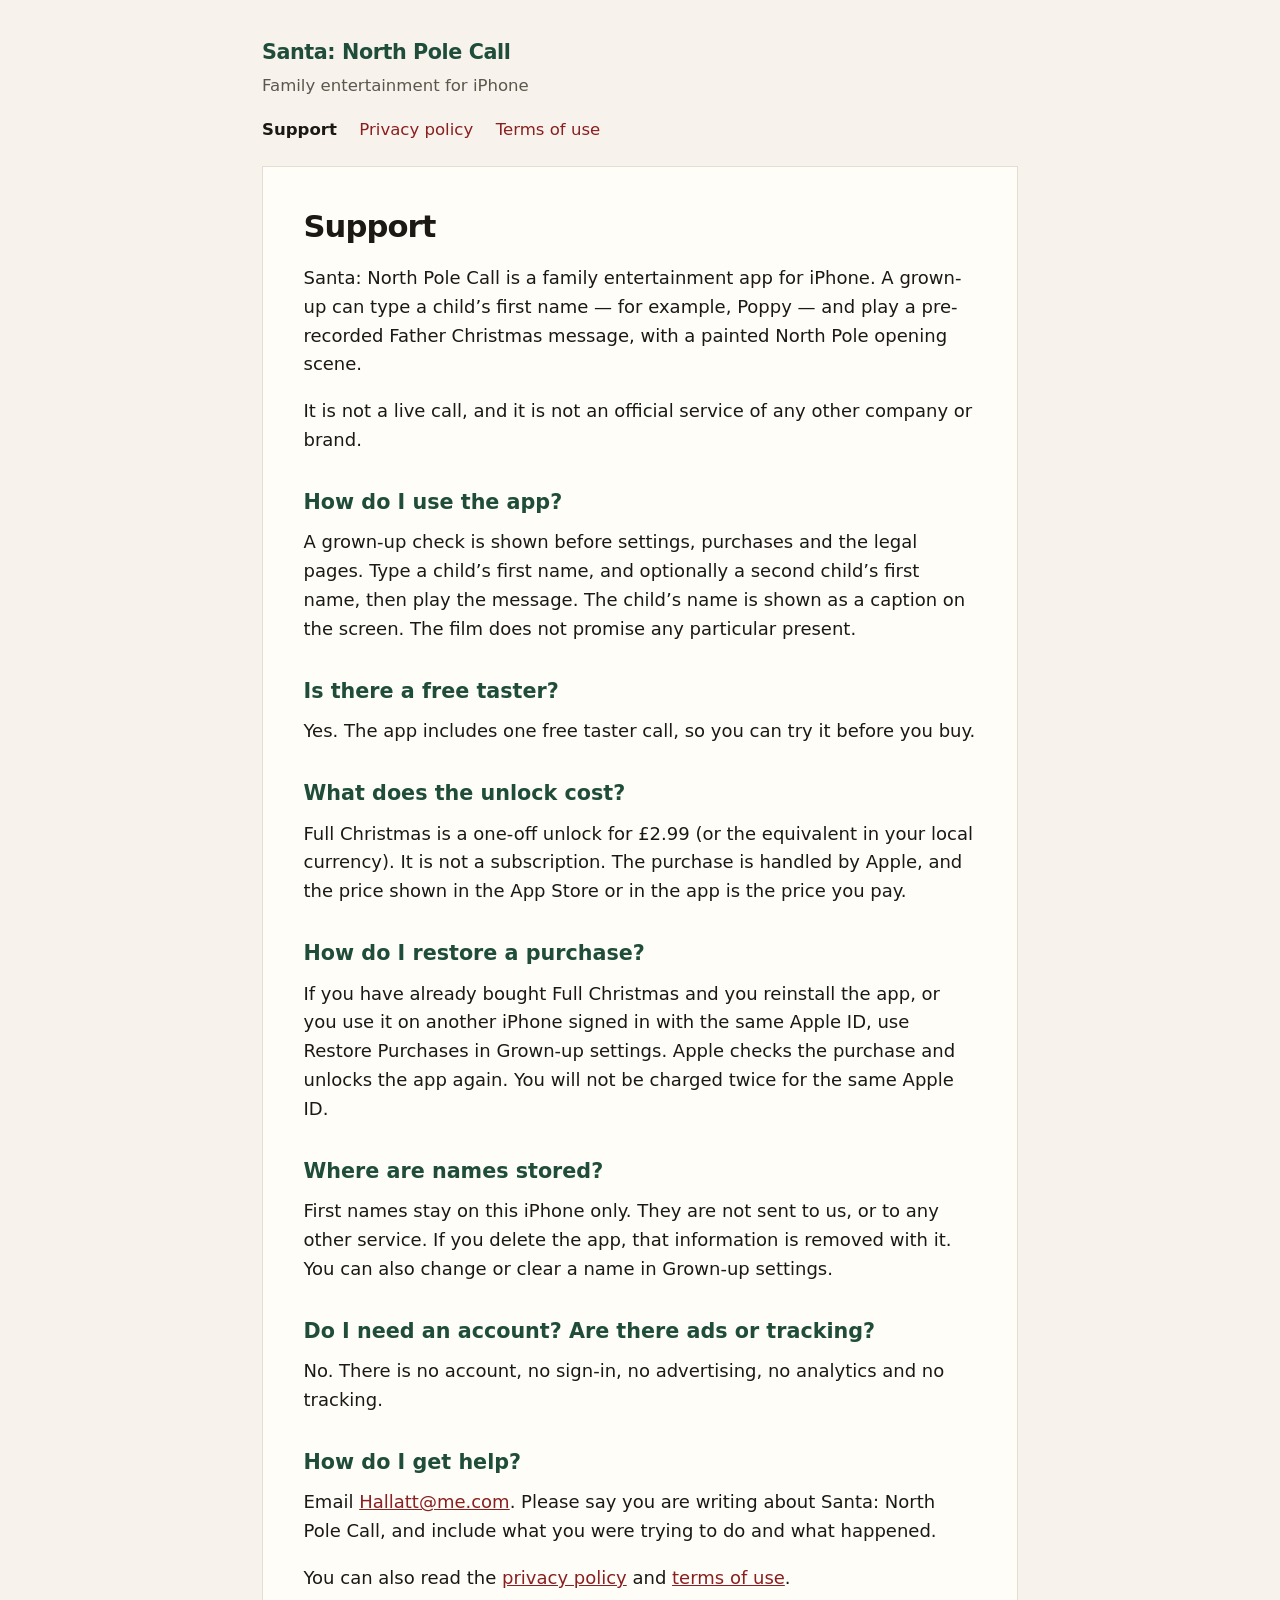
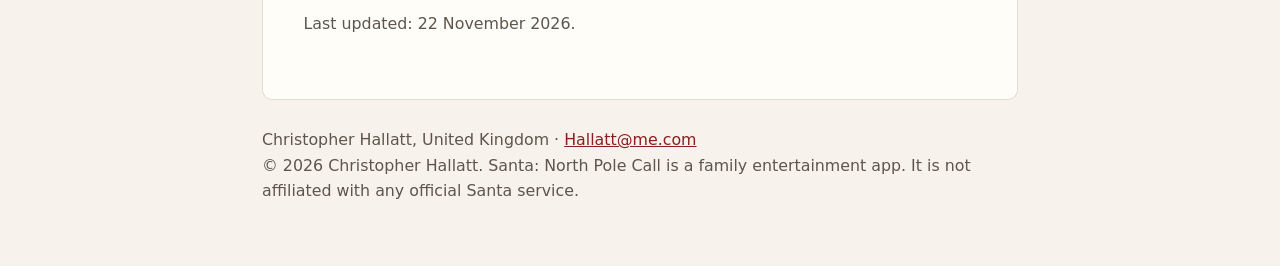
==== index.html @ f45953c3 "Publish support, privacy and terms pages for Santa: North Pole Call. Static GitHub Pages site with c" ====
<!DOCTYPE html>
<html lang="en-GB">
<head>
  <meta charset="utf-8">
  <meta name="viewport" content="width=device-width, initial-scale=1">
  <meta name="description" content="Support and frequently asked questions for Santa: North Pole Call, a family entertainment iPhone app.">
  <title>Support — Santa: North Pole Call</title>
  <link rel="stylesheet" href="style.css">
</head>
<body>
  <header>
    <p class="wordmark"><a href="index.html">Santa: North Pole Call</a></p>
    <p class="tagline">Family entertainment for iPhone</p>
    <nav aria-label="Site">
      <a href="index.html" aria-current="page">Support</a>
      <a href="privacy.html">Privacy policy</a>
      <a href="terms.html">Terms of use</a>
    </nav>
  </header>
  <main>
    <h1>Support</h1>
    <p>Santa: North Pole Call is a family entertainment app for iPhone. A grown-up can type a child’s first name — for example, Poppy — and play a pre-recorded Father Christmas message, with a painted North Pole opening scene.</p>
    <p>It is not a live call, and it is not an official service of any other company or brand.</p>

    <h2>How do I use the app?</h2>
    <p>A grown-up check is shown before settings, purchases and the legal pages. Type a child’s first name, and optionally a second child’s first name, then play the message. The child’s name is shown as a caption on the screen. The film does not promise any particular present.</p>

    <h2>Is there a free taster?</h2>
    <p>Yes. The app includes one free taster call, so you can try it before you buy.</p>

    <h2>What does the unlock cost?</h2>
    <p>Full Christmas is a one-off unlock for £2.99 (or the equivalent in your local currency). It is not a subscription. The purchase is handled by Apple, and the price shown in the App Store or in the app is the price you pay.</p>

    <h2>How do I restore a purchase?</h2>
    <p>If you have already bought Full Christmas and you reinstall the app, or you use it on another iPhone signed in with the same Apple ID, use Restore Purchases in Grown-up settings. Apple checks the purchase and unlocks the app again. You will not be charged twice for the same Apple ID.</p>

    <h2>Where are names stored?</h2>
    <p>First names stay on this iPhone only. They are not sent to us, or to any other service. If you delete the app, that information is removed with it. You can also change or clear a name in Grown-up settings.</p>

    <h2>Do I need an account? Are there ads or tracking?</h2>
    <p>No. There is no account, no sign-in, no advertising, no analytics and no tracking.</p>

    <h2>How do I get help?</h2>
    <p>Email <a href="mailto:Hallatt@me.com">Hallatt@me.com</a>. Please say you are writing about Santa: North Pole Call, and include what you were trying to do and what happened.</p>
    <p>You can also read the <a href="privacy.html">privacy policy</a> and <a href="terms.html">terms of use</a>.</p>
    <p class="updated">Last updated: 22 November 2026.</p>
  </main>
  <footer>
    <address>Christopher Hallatt, United Kingdom · <a href="mailto:Hallatt@me.com">Hallatt@me.com</a></address>
    <p>© 2026 Christopher Hallatt. Santa: North Pole Call is a family entertainment app. It is not affiliated with any official Santa service.</p>
  </footer>
</body>
</html>
---- style.css ----
:root {
  --bg: #f7f3ec;
  --paper: #fffdf8;
  --ink: #1c1914;
  --muted: #5c564c;
  --line: #e4ddd0;
  --accent: #1f4d3a;
  --accent-hover: #16382a;
  --link: #8a1f1f;
}

* {
  box-sizing: border-box;
}

html {
  font-size: 18px;
}

body {
  margin: 0;
  color: var(--ink);
  background: var(--bg);
  font-family: ui-sans-serif, system-ui, -apple-system, "Segoe UI", Roboto, "Helvetica Neue", Arial, sans-serif;
  line-height: 1.6;
}

header, main, footer {
  width: min(42rem, calc(100% - 2.5rem));
  margin-left: auto;
  margin-right: auto;
}

header {
  padding: 2rem 0 1.25rem;
  border-bottom: 1px solid var(--line);
}

.wordmark {
  margin: 0 0 0.2rem;
  font-size: 1.15rem;
  font-weight: 650;
  letter-spacing: -0.02em;
  color: var(--accent);
}

.wordmark a {
  color: inherit;
  text-decoration: none;
}

.tagline {
  margin: 0 0 1rem;
  color: var(--muted);
  font-size: 0.92rem;
}

nav {
  display: flex;
  flex-wrap: wrap;
  gap: 0.75rem 1.25rem;
  font-size: 0.92rem;
}

nav a {
  color: var(--link);
  text-decoration: none;
}

nav a:hover, nav a:focus-visible, a:hover, a:focus-visible {
  text-decoration: underline;
}

nav a[aria-current="page"] {
  color: var(--ink);
  font-weight: 650;
  text-decoration: none;
}

main {
  background: var(--paper);
  padding: 1.75rem 1.5rem 2rem;
  border: 1px solid var(--line);
  border-top: none;
  border-radius: 0 0 10px 10px;
}

h1 {
  margin: 0 0 1rem;
  font-size: 1.7rem;
  line-height: 1.25;
  letter-spacing: -0.03em;
}

h2 {
  margin: 1.75rem 0 0.5rem;
  font-size: 1.15rem;
  color: var(--accent);
}

p, ul {
  margin: 0 0 1rem;
}

ul {
  padding-left: 1.2rem;
}

li + li {
  margin-top: 0.35rem;
}

a {
  color: var(--link);
}

.updated, footer {
  color: var(--muted);
  font-size: 0.88rem;
}

footer {
  padding: 1.5rem 0 2.5rem;
}

address {
  font-style: normal;
}

@media (min-width: 640px) {
  main {
    padding: 2.25rem 2.25rem 2.5rem;
  }
}
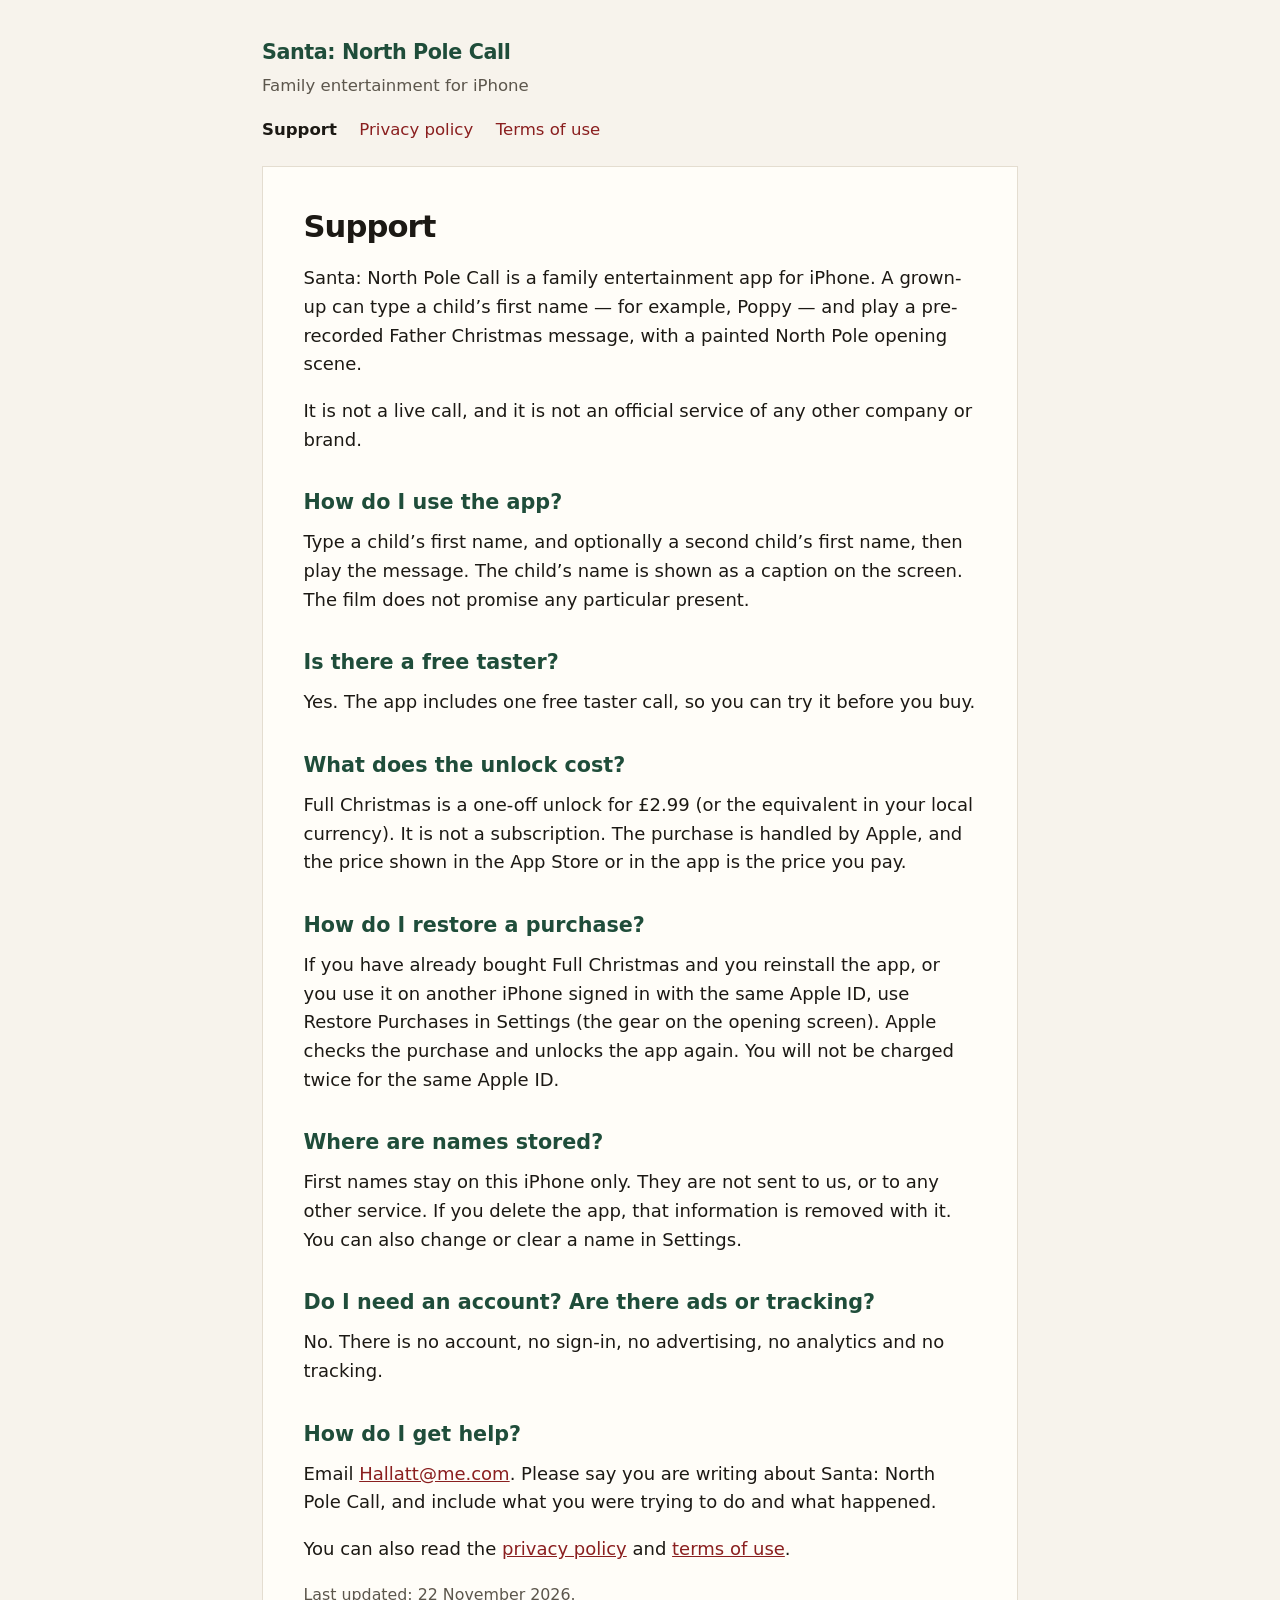
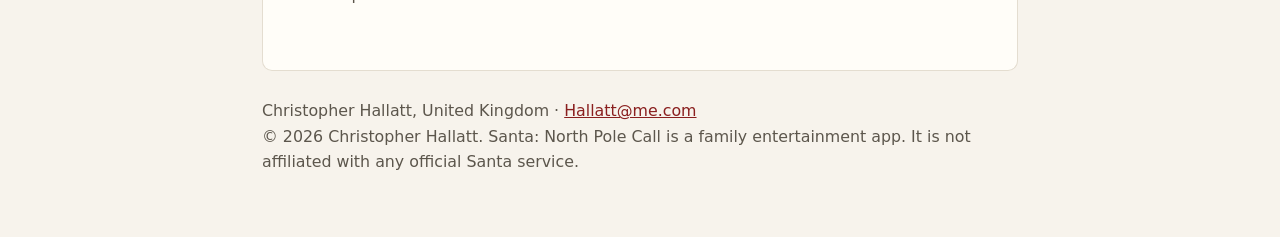
==== commit 7b183763: "Remove grown-up check wording; settings and music preference" ====
--- a/index.html
+++ b/index.html
@@ -23,7 +23,7 @@
     <p>It is not a live call, and it is not an official service of any other company or brand.</p>
 
     <h2>How do I use the app?</h2>
-    <p>A grown-up check is shown before settings, purchases and the legal pages. Type a child’s first name, and optionally a second child’s first name, then play the message. The child’s name is shown as a caption on the screen. The film does not promise any particular present.</p>
+    <p>Type a child’s first name, and optionally a second child’s first name, then play the message. The child’s name is shown as a caption on the screen. The film does not promise any particular present.</p>
 
     <h2>Is there a free taster?</h2>
     <p>Yes. The app includes one free taster call, so you can try it before you buy.</p>
@@ -32,10 +32,10 @@
     <p>Full Christmas is a one-off unlock for £2.99 (or the equivalent in your local currency). It is not a subscription. The purchase is handled by Apple, and the price shown in the App Store or in the app is the price you pay.</p>
 
     <h2>How do I restore a purchase?</h2>
-    <p>If you have already bought Full Christmas and you reinstall the app, or you use it on another iPhone signed in with the same Apple ID, use Restore Purchases in Grown-up settings. Apple checks the purchase and unlocks the app again. You will not be charged twice for the same Apple ID.</p>
+    <p>If you have already bought Full Christmas and you reinstall the app, or you use it on another iPhone signed in with the same Apple ID, use Restore Purchases in Settings (the gear on the opening screen). Apple checks the purchase and unlocks the app again. You will not be charged twice for the same Apple ID.</p>
 
     <h2>Where are names stored?</h2>
-    <p>First names stay on this iPhone only. They are not sent to us, or to any other service. If you delete the app, that information is removed with it. You can also change or clear a name in Grown-up settings.</p>
+    <p>First names stay on this iPhone only. They are not sent to us, or to any other service. If you delete the app, that information is removed with it. You can also change or clear a name in Settings.</p>
 
     <h2>Do I need an account? Are there ads or tracking?</h2>
     <p>No. There is no account, no sign-in, no advertising, no analytics and no tracking.</p>
